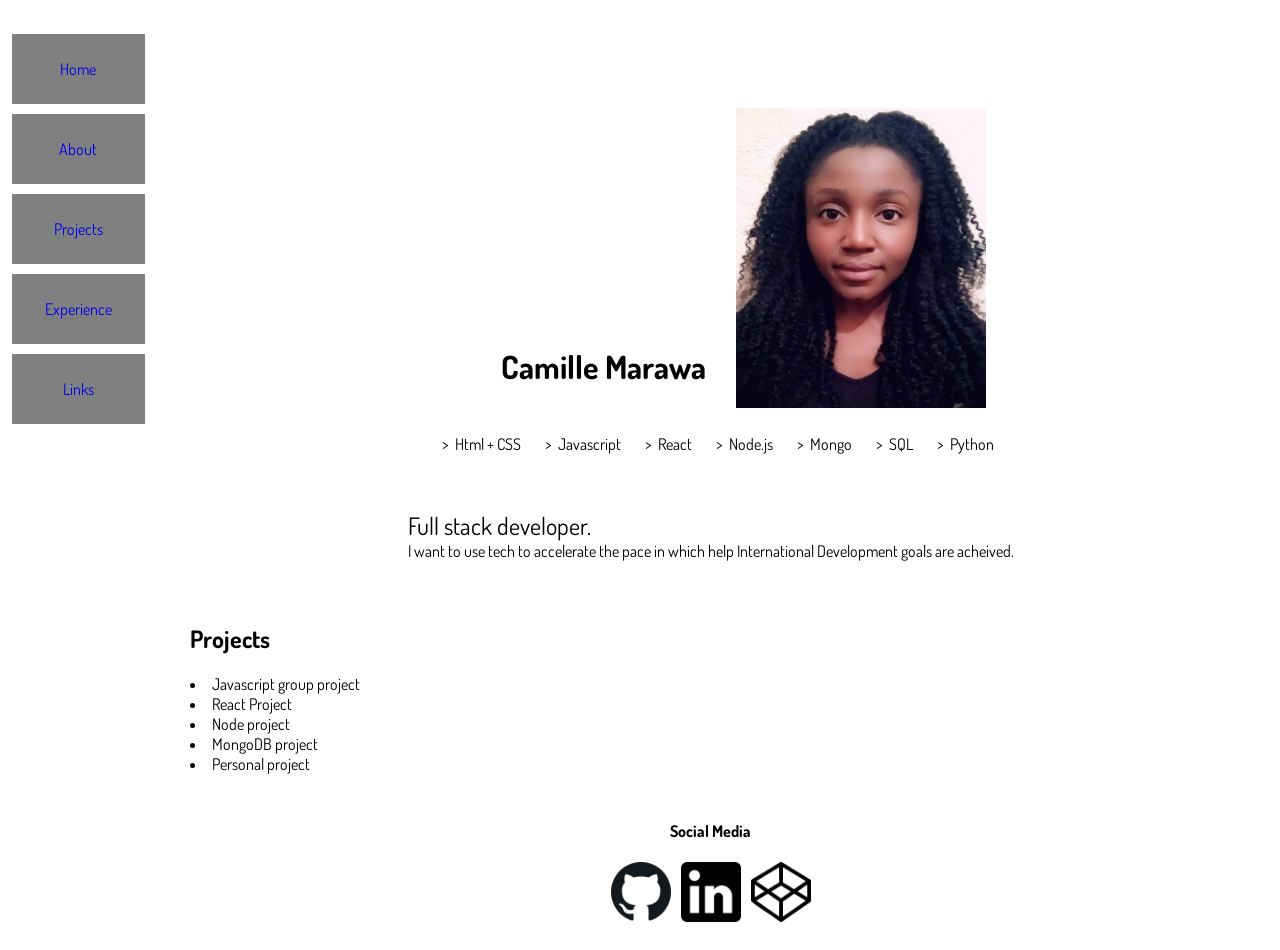
==== index.html @ d5029db2 "Renamed index.html" ====
<!DOCTYPE html>
<html lang="en">
  <head>
    <link rel="icon" type="image/x-icon" href="favicon.png" />
    <link rel="stylesheet" type="text/css" href="styles/main.css" />
    <meta charset="utf-8" />
    <meta name="viewport" content="width=device-width, initial-scale=1.0" />
    <meta name="description" content="Developer Portfolio" />
    <meta name="Keywords" content="Javascript, HTML, CSS, NodeJS, React" />
    <title>Camille Marawa - Full Stack Developer</title>
  </head>
  <body>
    <header>
      <nav>
        <ul id="nav">
          <li><a href="#Name">Home</a></li>
          <li><a href="#about-me">About</a></li>
          <li><a href="#Projects">Projects</a></li>
          <li><a href="#Timeline">Experience</a></li>
          <li><a href="#social-media">Links</a></li>
        </ul>
      </nav>
    </header>
    <div class="container">
      <img
        class="profile-img"
        src="Snapchat-1898103641.jpg"
        alt="Image of Camille"
        width="250"
        height="300"
      />
      <h1 class="Name" id="Name">Camille Marawa</h1>
      <section class="about-me" id="about-me">
        <ul id="horizontal">
          <li>Html + CSS</li>
          <li>Javascript</li>
          <li>React</li>
          <li>Node.js</li>
          <li>Mongo</li>
          <li>SQL</li>
          <li>Python</li>
        </ul>
        <br />
        <br />
        <br />

        <p>
          <span>Full stack developer.</span><br />I want to use tech to
          accelerate the pace in which help International Development goals are
          acheived.
        </p>
      </section>
      <ul class="projects" id="projects">
        <h2>Projects</h2>
        <li>Javascript group project</li>
        <li>React Project</li>
        <li>Node project</li>
        <li>MongoDB project</li>
        <li>Personal project</li>
      </ul>
      <footer>
        <ul class="social-media" id="social-media">
          <h4>Social Media</h4>
          <li>
            <a href="https://github.com/CamilleM28"
              ><img
                src="2048px-Octicons-mark-github.svg.png"
                alt="GitHub logo"
                width="60px"
                height="60px"
            /></a>
          </li>
          <li>
            <a href="https://www.linkedin.com/in/camille-marawa-72a8261a9/"
              ><img
                src="61109.png"
                alt="linkedin Logo"
                width="60px"
                height="60px"
              />
            </a>
          </li>
          <l1
            ><a href="https://codepen.io/camillem28"
              ><img
                src="2111501.png"
                alt="Codepen Logo"
                width="60px"
                height="60px" /></a
          ></l1>
        </ul>
      </footer>
    </div>
  </body>
</html>
---- styles/main.css ----
@import url("https://fonts.googleapis.com/css2?family=Dosis:wght@200&display=swap");
html {
  scroll-behavior: smooth;
}

body {
  font-family: Dosis, sans-serif;
}

#nav {
  display: none;
}

.container {
  display: grid;
  grid-template-columns: 1fr;
  grid-template-rows: auto;
  gap: 10px;
  grid-auto-flow: dense;
  align-content: flex-end;
}

.Name {
  padding-left: 10px;
}

.profile-img {
  justify-self: center;
  grid-row-start: 3;
}

footer {
  justify-self: center;
  text-align: center;
}

li {
  list-style-position: inside;
}

span {
  font-size: x-large;
}

.about-me {
  justify-self: center;
}

#horizontal li {
  float: left;
  margin-left: 30px;
  padding-left: 7px;
  list-style: ">";
}

#horizontal li:first-of-type {
  margin-left: 0px;
}

#social-media {
  padding: 0px;
}

.social-media {
  grid-row-start: -1;
}

#social-media li {
  list-style-type: none;
  float: left;
  margin-right: 10px;
}

@media (min-width: 768px) {
  .container {
    display: grid;
    grid-template-columns: 44% 44%;
    grid-template-rows: 400px auto;
    grid-auto-flow: dense;
    justify-content: flex-end;
  }

  .profile-img {
    grid-row-start: 1;
    grid-column-start: 2;
    align-self: flex-end;
    justify-self: flex-start;
    padding-left: 20px;
  }

  .about-me {
    grid-column-end: span 2;
    justify-self: center;
  }

  .Name {
    grid-column: 1;
    grid-row: 1;
    align-self: flex-end;
    justify-self: flex-end;
  }

  footer {
    grid-column-end: span 2;
  }

  #nav {
    display: block;
    position: fixed;
    width: 11%;
    list-style-type: none;
    padding: 0px;
    text-align: center;
  }

  #nav li a {
    display: block;
    background-color: grey;
    margin: 10px 4px;
    padding: 25px 0px;
    text-decoration: none;
  }

  #nav li a:hover {
    background-color: pink;
  }
}
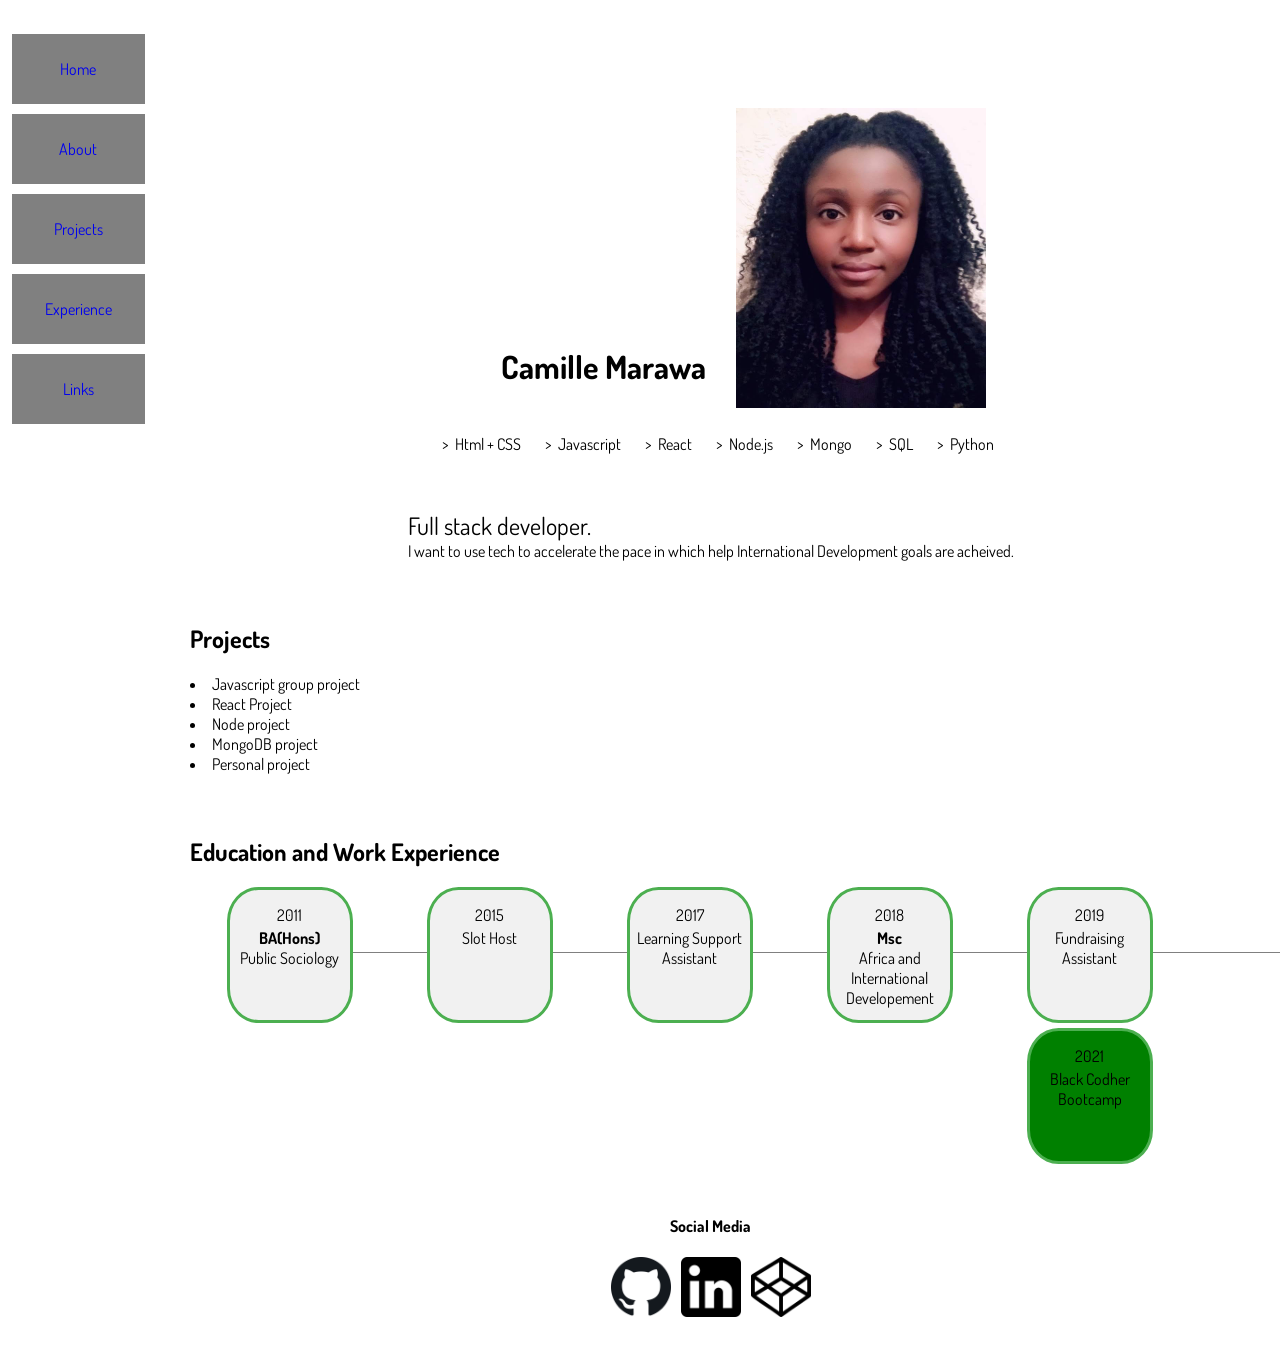
==== commit ec401a11: "Timeline added" ====
--- a/index.html
+++ b/index.html
@@ -22,13 +22,6 @@
       </nav>
     </header>
     <div class="container">
-      <img
-        class="profile-img"
-        src="Snapchat-1898103641.jpg"
-        alt="Image of Camille"
-        width="250"
-        height="300"
-      />
       <h1 class="Name" id="Name">Camille Marawa</h1>
       <section class="about-me" id="about-me">
         <ul id="horizontal">
@@ -50,6 +43,13 @@
           acheived.
         </p>
       </section>
+      <img
+        class="profile-img"
+        src="Snapchat-1898103641.jpg"
+        alt="Image of Camille"
+        width="250"
+        height="300"
+      />
       <ul class="projects" id="projects">
         <h2>Projects</h2>
         <li>Javascript group project</li>
@@ -57,6 +57,32 @@
         <li>Node project</li>
         <li>MongoDB project</li>
         <li>Personal project</li>
+      </ul>
+      <ul class="timeline">
+        <h2>Education and Work Experience</h2>
+        <li>
+          <strong>BA(Hons)</strong> <br />
+          Public Sociology
+        </li>
+        <li>Slot Host</li>
+        <li>
+          Learning Support <br />
+          Assistant
+        </li>
+        <li>
+          <strong>Msc</strong> <br />
+          Africa and <br />
+          International <br />
+          Developement
+        </li>
+        <li>
+          Fundraising <br />
+          Assistant
+        </li>
+        <li>
+          Black Codher <br />
+          Bootcamp
+        </li>
       </ul>
       <footer>
         <ul class="social-media" id="social-media">
--- a/styles/main.css
+++ b/styles/main.css
@@ -1,4 +1,5 @@
 @import url("https://fonts.googleapis.com/css2?family=Dosis:wght@200&display=swap");
+
 html {
   scroll-behavior: smooth;
 }
@@ -26,7 +27,6 @@
 
 .profile-img {
   justify-self: center;
-  grid-row-start: 3;
 }
 
 footer {
@@ -57,12 +57,78 @@
   margin-left: 0px;
 }
 
+.timeline {
+  justify-self: center;
+}
+
+.timeline li:first-of-type:before {
+  content: "2011";
+  margin: 30px auto -95px auto;
+}
+.timeline li:nth-of-type(2):before {
+  content: "2015";
+}
+.timeline li:nth-of-type(3):before {
+  content: "2017";
+}
+.timeline li:nth-of-type(4):before {
+  content: "2018";
+}
+.timeline li:nth-of-type(5):before {
+  content: "2019";
+  margin: 105px auto -95px auto;
+}
+.timeline li:nth-of-type(6):before {
+  content: "2021";
+  background: green;
+}
+
+.timeline li {
+  list-style-type: none;
+  position: relative;
+  text-align: center;
+  width: 200px;
+  margin-bottom: 50px;
+}
+
+/* .timeline li:nth-of-type(2n) {
+  list-style-type: none;
+  position: relative;
+  width: 200px;
+  margin-bottom: 50px;
+} */
+
+.timeline li:before {
+  width: 120px;
+  height: 130px;
+  border: 3px solid #4caf50;
+  border-radius: 25%;
+  display: block;
+  text-align: center;
+  line-height: 50px;
+  margin: 150px auto -95px auto;
+  background: #f1f1f1;
+  color: #000;
+  cursor: pointer;
+}
+
+.timeline li:after {
+  content: "";
+  position: absolute;
+  width: 1px;
+  height: 300%;
+  background-color: grey;
+  top: 25px;
+  left: 50%;
+  z-index: -999;
+}
+
+.timeline li:last-of-type:after {
+  content: none;
+}
+
 #social-media {
   padding: 0px;
-}
-
-.social-media {
-  grid-row-start: -1;
 }
 
 #social-media li {
@@ -124,4 +190,55 @@
   #nav li a:hover {
     background-color: pink;
   }
-}
+
+  ul.timeline {
+    grid-column-end: span 2;
+  }
+
+  .timeline li {
+    list-style-type: none;
+    float: left;
+    position: relative;
+    text-align: center;
+    margin-bottom: 60px;
+  }
+
+  .timeline li:before {
+    width: 120px;
+    height: 130px;
+    border: 3px solid #4caf50;
+    border-radius: 25%;
+    display: block;
+    text-align: center;
+    line-height: 50px;
+    margin: 0 auto -95px auto;
+    background: #f1f1f1;
+    color: #000;
+    cursor: pointer;
+  }
+
+  .timeline li:after {
+    content: "";
+    position: absolute;
+    width: 100%;
+    height: 1px;
+    background-color: grey;
+    top: 65px;
+    left: 50%;
+    z-index: -999;
+  }
+
+  .timeline li:last-of-type:after {
+    content: none;
+  }
+
+  .timeline li:nth-of-type(5):before {
+    content: "2019";
+    margin: 0px auto -95px auto;
+  }
+
+  .timeline li:first-of-type:before {
+    content: "2011";
+    margin: 0px auto -95px auto;
+  }
+}
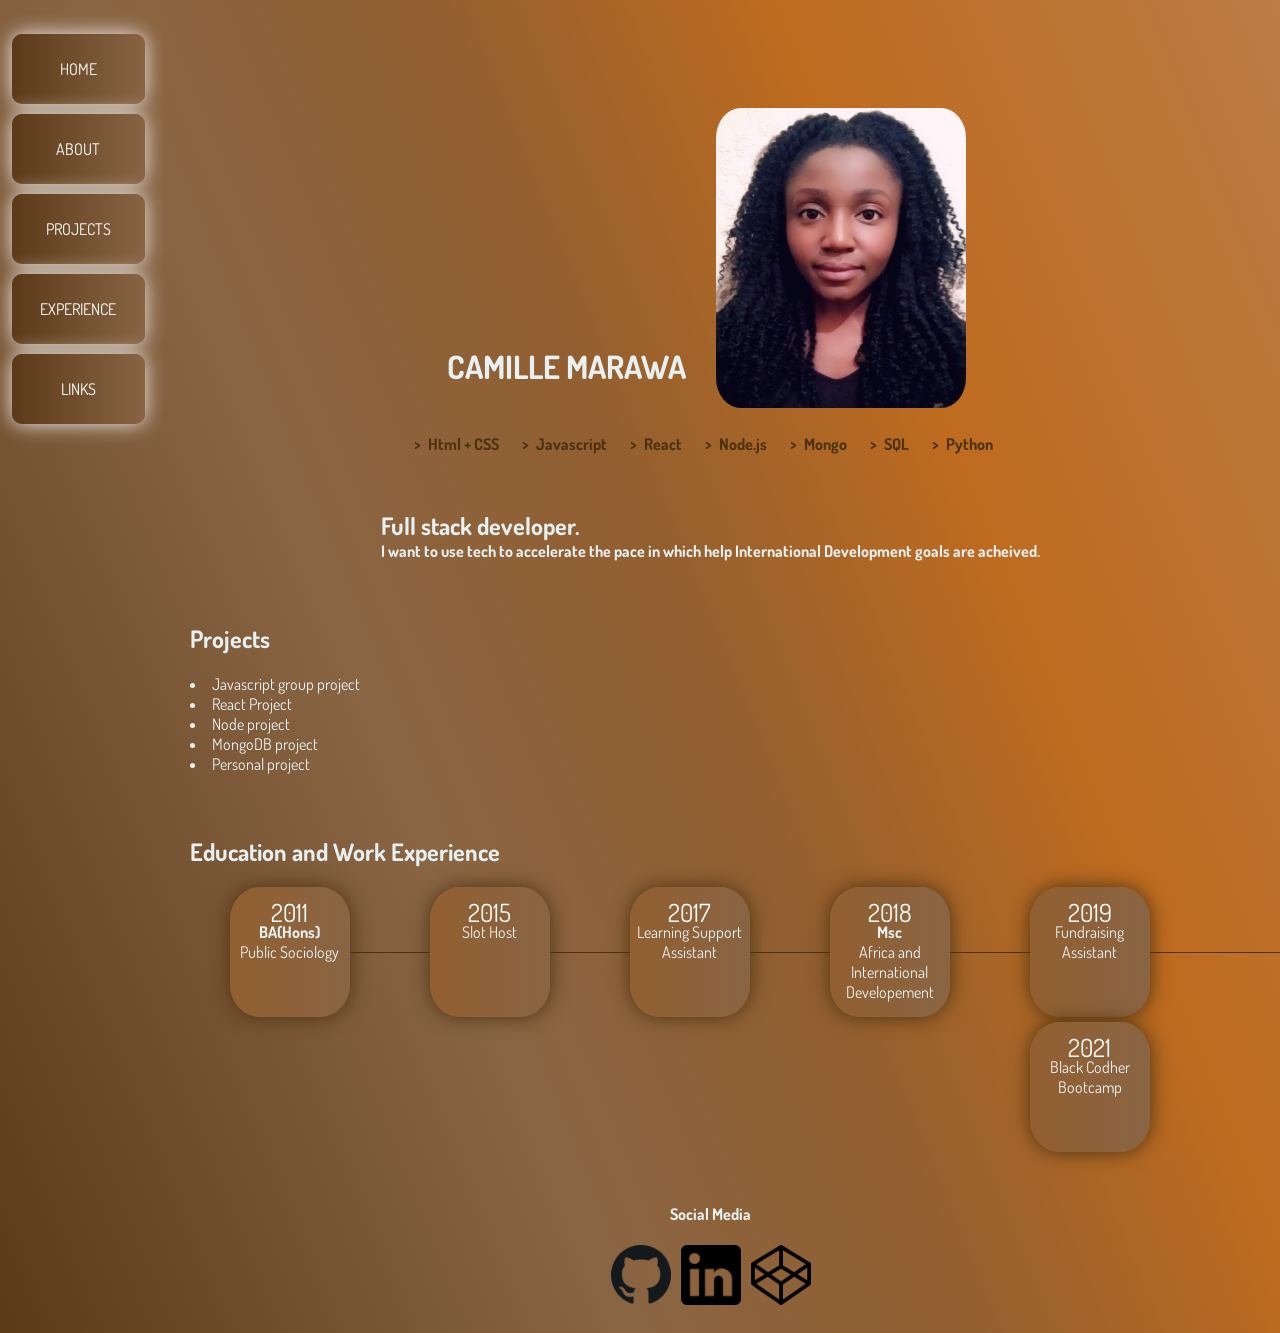
==== commit 66f196b0: "Colour added" ====
--- a/index.html
+++ b/index.html
@@ -13,10 +13,10 @@
     <header>
       <nav>
         <ul id="nav">
-          <li><a href="#Name">Home</a></li>
+          <li><a href="#profile-img">Home</a></li>
           <li><a href="#about-me">About</a></li>
-          <li><a href="#Projects">Projects</a></li>
-          <li><a href="#Timeline">Experience</a></li>
+          <li><a href="#projects">Projects</a></li>
+          <li><a href="#timeline">Experience</a></li>
           <li><a href="#social-media">Links</a></li>
         </ul>
       </nav>
@@ -38,13 +38,16 @@
         <br />
 
         <p>
-          <span>Full stack developer.</span><br />I want to use tech to
-          accelerate the pace in which help International Development goals are
-          acheived.
+          <strong>
+            <span>Full stack developer.</span><br />I want to use tech to
+            accelerate the pace in which help International Development goals
+            are acheived.
+          </strong>
         </p>
       </section>
       <img
         class="profile-img"
+        id="profile-img"
         src="Snapchat-1898103641.jpg"
         alt="Image of Camille"
         width="250"
@@ -58,7 +61,7 @@
         <li>MongoDB project</li>
         <li>Personal project</li>
       </ul>
-      <ul class="timeline">
+      <ul class="timeline" id="timeline">
         <h2>Education and Work Experience</h2>
         <li>
           <strong>BA(Hons)</strong> <br />
--- a/styles/main.css
+++ b/styles/main.css
@@ -2,10 +2,20 @@
 
 html {
   scroll-behavior: smooth;
+  background: rgb(92, 58, 25);
+  background: linear-gradient(
+    68deg,
+    rgba(92, 58, 25, 1) 0%,
+    rgba(137, 101, 68, 1) 34%,
+    rgba(146, 95, 48, 1) 53%,
+    rgba(190, 107, 31, 1) 72%,
+    rgba(187, 124, 69, 1) 100%
+  );
 }
 
 body {
-  font-family: Dosis, sans-serif;
+  font-family: "Dosis", sans-serif;
+  color: #e8f0f1;
 }
 
 #nav {
@@ -27,6 +37,7 @@
 
 .profile-img {
   justify-self: center;
+  border-radius: 10%;
 }
 
 footer {
@@ -51,6 +62,8 @@
   margin-left: 30px;
   padding-left: 7px;
   list-style: ">";
+  color: #4c3211;
+  font-weight: 700;
 }
 
 #horizontal li:first-of-type {
@@ -80,7 +93,6 @@
 }
 .timeline li:nth-of-type(6):before {
   content: "2021";
-  background: green;
 }
 
 .timeline li {
@@ -91,25 +103,19 @@
   margin-bottom: 50px;
 }
 
-/* .timeline li:nth-of-type(2n) {
-  list-style-type: none;
-  position: relative;
-  width: 200px;
-  margin-bottom: 50px;
-} */
-
 .timeline li:before {
   width: 120px;
   height: 130px;
-  border: 3px solid #4caf50;
   border-radius: 25%;
   display: block;
   text-align: center;
   line-height: 50px;
   margin: 150px auto -95px auto;
-  background: #f1f1f1;
-  color: #000;
+  background-image: linear-gradient(to right, #925f30 0%, #896544 100%);
+  color: white;
   cursor: pointer;
+  font-size: 25px;
+  box-shadow: 0 0 20px #4c3211;
 }
 
 .timeline li:after {
@@ -117,7 +123,7 @@
   position: absolute;
   width: 1px;
   height: 300%;
-  background-color: grey;
+  background-color: #4c3211;
   top: 25px;
   left: 50%;
   z-index: -999;
@@ -151,7 +157,6 @@
     grid-column-start: 2;
     align-self: flex-end;
     justify-self: flex-start;
-    padding-left: 20px;
   }
 
   .about-me {
@@ -164,6 +169,8 @@
     grid-row: 1;
     align-self: flex-end;
     justify-self: flex-end;
+    margin-right: 20px;
+    text-transform: uppercase;
   }
 
   footer {
@@ -181,14 +188,27 @@
 
   #nav li a {
     display: block;
-    background-color: grey;
     margin: 10px 4px;
     padding: 25px 0px;
     text-decoration: none;
+    background-image: linear-gradient(
+      to right,
+      #5c3a19 0%,
+      #896544 51%,
+      #925f30 100%
+    );
+    text-align: center;
+    text-transform: uppercase;
+    transition: 0.5s;
+    background-size: 200% auto;
+    color: white;
+    box-shadow: 0 0 20px #eee;
+    border-radius: 10px;
   }
 
   #nav li a:hover {
-    background-color: pink;
+    background-position: right center;
+    text-decoration: none;
   }
 
   ul.timeline {
@@ -206,15 +226,15 @@
   .timeline li:before {
     width: 120px;
     height: 130px;
-    border: 3px solid #4caf50;
     border-radius: 25%;
     display: block;
     text-align: center;
     line-height: 50px;
     margin: 0 auto -95px auto;
-    background: #f1f1f1;
-    color: #000;
+    background-image: linear-gradient(to right, #925f30 0%, #896544 100%);
+    color: white;
     cursor: pointer;
+    box-shadow: 0 0 20px #4c3211;
   }
 
   .timeline li:after {
@@ -222,7 +242,7 @@
     position: absolute;
     width: 100%;
     height: 1px;
-    background-color: grey;
+    background-color: #4c3211;
     top: 65px;
     left: 50%;
     z-index: -999;
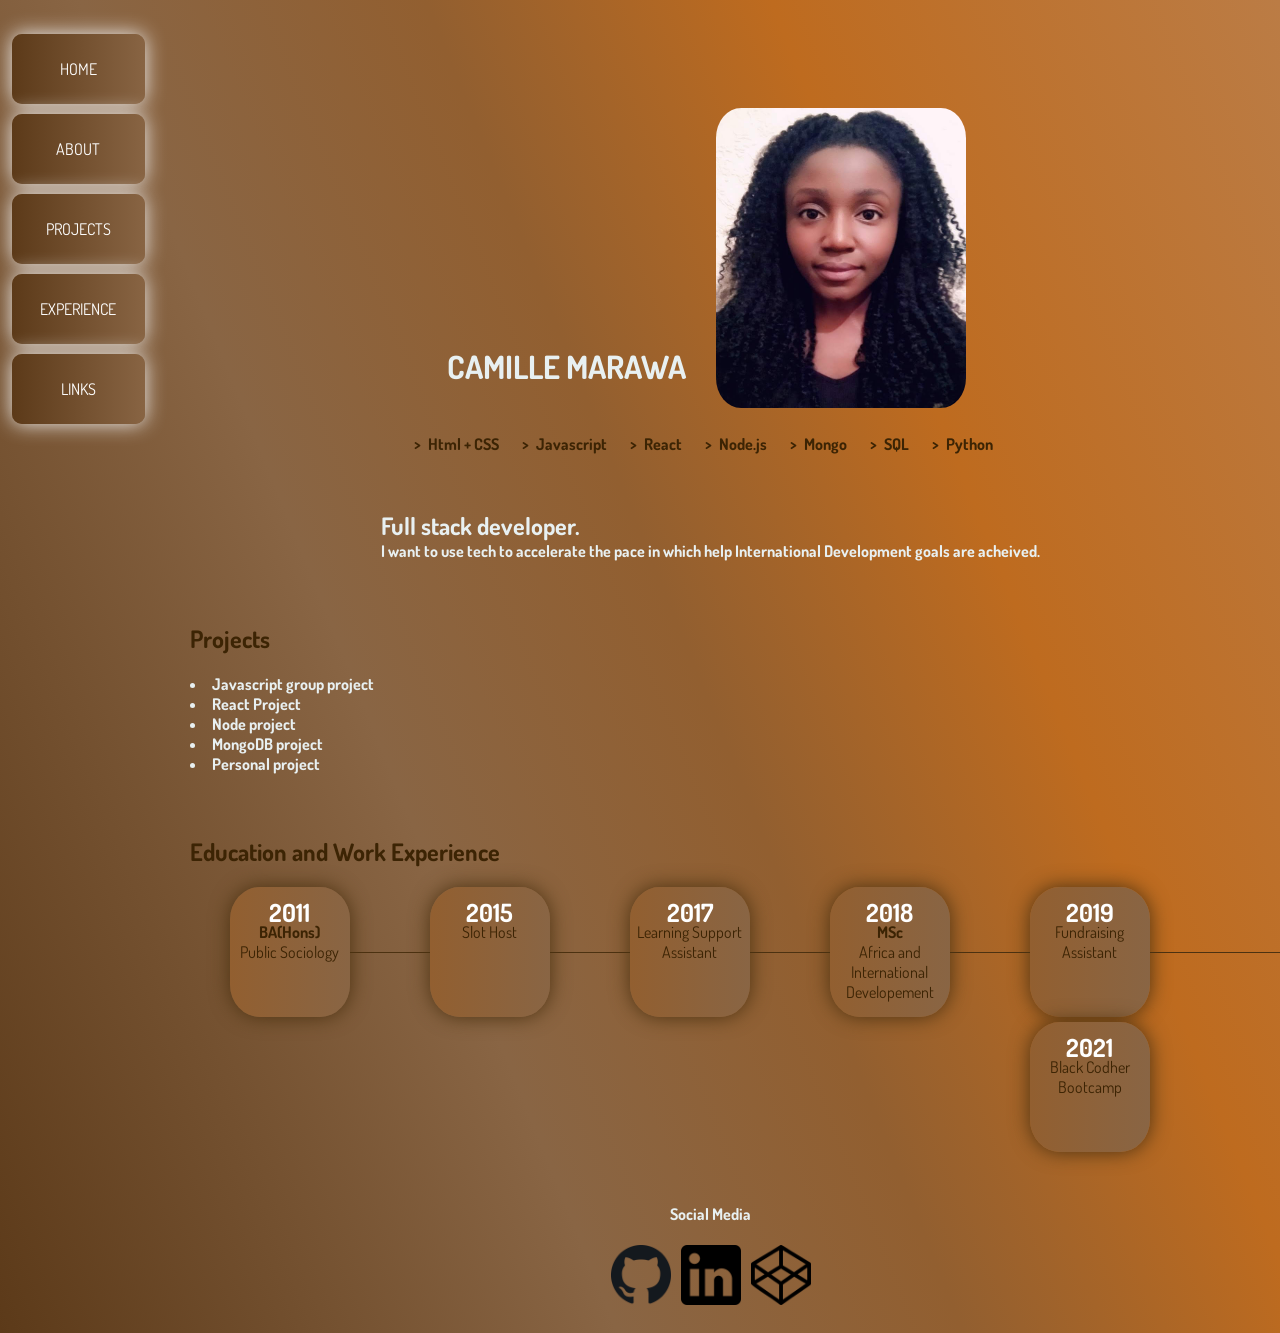
==== commit 0e98a9a9: "font" ====
--- a/index.html
+++ b/index.html
@@ -73,7 +73,7 @@
           Assistant
         </li>
         <li>
-          <strong>Msc</strong> <br />
+          <strong>MSc</strong> <br />
           Africa and <br />
           International <br />
           Developement
--- a/styles/main.css
+++ b/styles/main.css
@@ -1,4 +1,9 @@
 @import url("https://fonts.googleapis.com/css2?family=Dosis:wght@200&display=swap");
+
+body {
+  font-family: Dosis, sans-serif;
+  color: #e8f0f1;
+}
 
 html {
   scroll-behavior: smooth;
@@ -13,11 +18,6 @@
   );
 }
 
-body {
-  font-family: "Dosis", sans-serif;
-  color: #e8f0f1;
-}
-
 #nav {
   display: none;
 }
@@ -62,7 +62,7 @@
   margin-left: 30px;
   padding-left: 7px;
   list-style: ">";
-  color: #4c3211;
+  color: #3c2404;
   font-weight: 700;
 }
 
@@ -70,29 +70,45 @@
   margin-left: 0px;
 }
 
+.projects h2 {
+  color: #3c2404;
+  font-weight: 700;
+}
+
+.projects {
+  font-weight: 700;
+}
+
 .timeline {
   justify-self: center;
+  color: #3c2404;
 }
 
 .timeline li:first-of-type:before {
   content: "2011";
   margin: 30px auto -95px auto;
+  font-weight: 700;
 }
 .timeline li:nth-of-type(2):before {
   content: "2015";
+  font-weight: 700;
 }
 .timeline li:nth-of-type(3):before {
   content: "2017";
+  font-weight: 700;
 }
 .timeline li:nth-of-type(4):before {
   content: "2018";
+  font-weight: 700;
 }
 .timeline li:nth-of-type(5):before {
   content: "2019";
   margin: 105px auto -95px auto;
+  font-weight: 700;
 }
 .timeline li:nth-of-type(6):before {
   content: "2021";
+  font-weight: 700;
 }
 
 .timeline li {
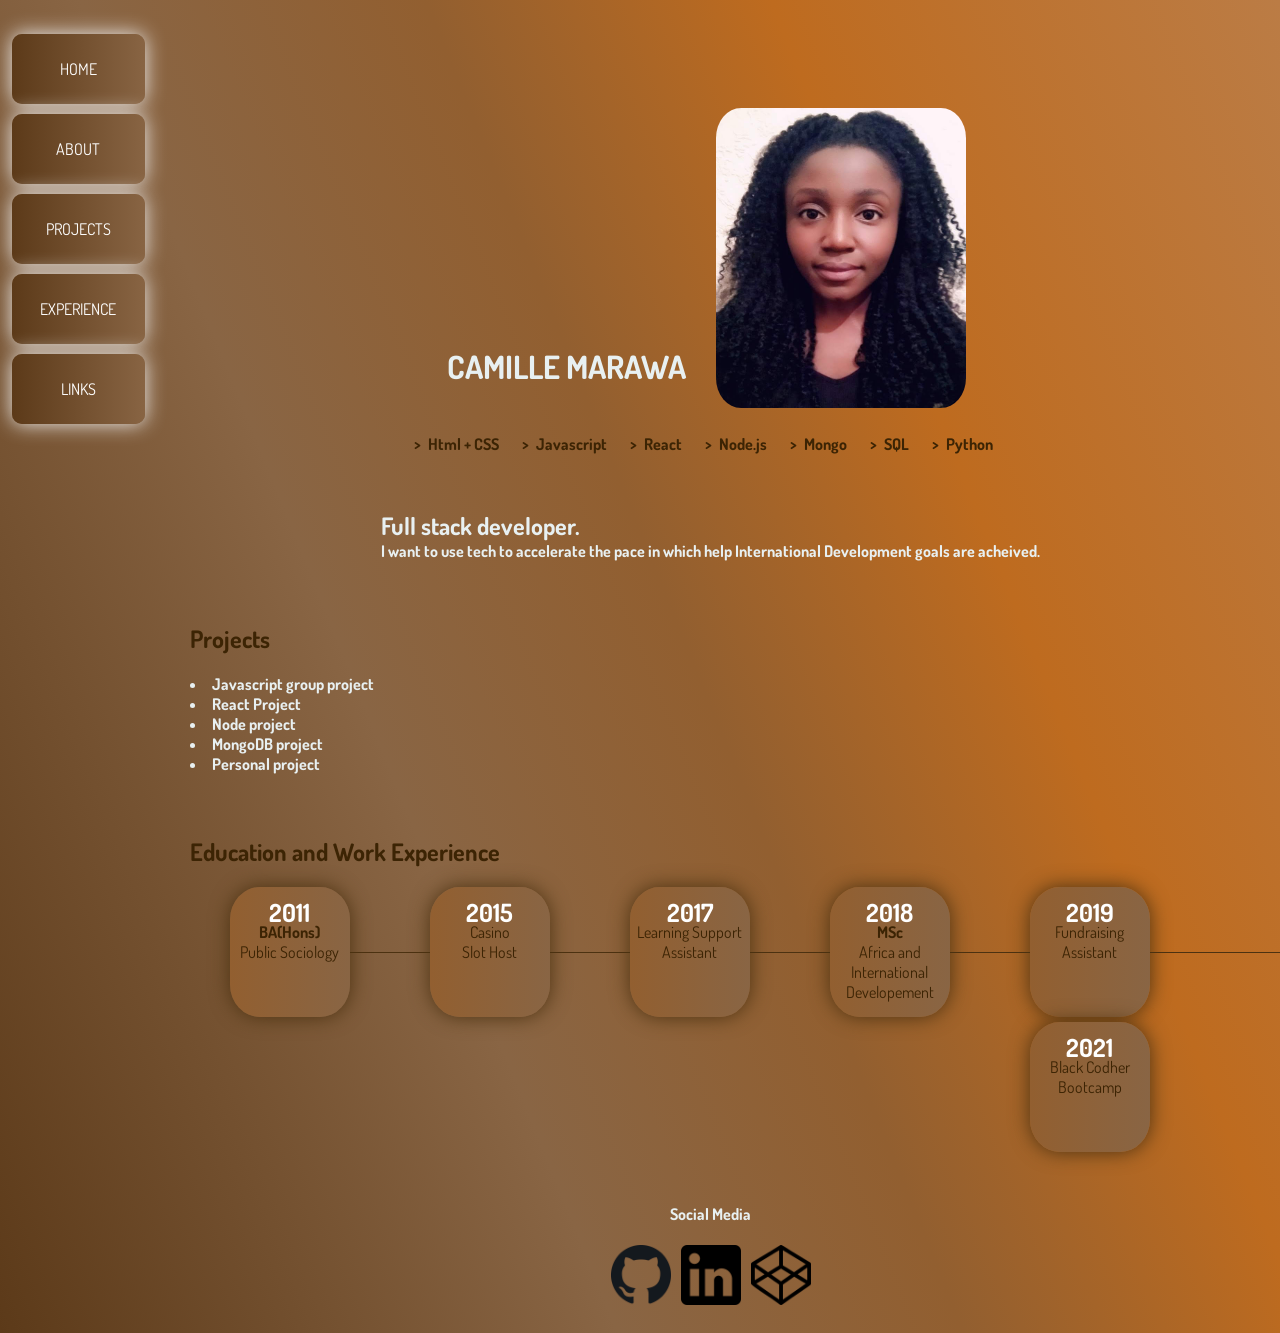
==== commit 640a750f: "final" ====
--- a/index.html
+++ b/index.html
@@ -67,7 +67,10 @@
           <strong>BA(Hons)</strong> <br />
           Public Sociology
         </li>
-        <li>Slot Host</li>
+        <li>
+          Casino <br />
+          Slot Host
+        </li>
         <li>
           Learning Support <br />
           Assistant
@@ -91,8 +94,8 @@
         <ul class="social-media" id="social-media">
           <h4>Social Media</h4>
           <li>
-            <a href="https://github.com/CamilleM28"
-              ><img
+            <a href="https://github.com/CamilleM28" target="_blank">
+              <img
                 src="2048px-Octicons-mark-github.svg.png"
                 alt="GitHub logo"
                 width="60px"
@@ -100,7 +103,9 @@
             /></a>
           </li>
           <li>
-            <a href="https://www.linkedin.com/in/camille-marawa-72a8261a9/"
+            <a
+              href="https://www.linkedin.com/in/camille-marawa-72a8261a9/"
+              target="_blank"
               ><img
                 src="61109.png"
                 alt="linkedin Logo"
@@ -110,7 +115,7 @@
             </a>
           </li>
           <l1
-            ><a href="https://codepen.io/camillem28"
+            ><a href="https://codepen.io/camillem28" target="_blank"
               ><img
                 src="2111501.png"
                 alt="Codepen Logo"
